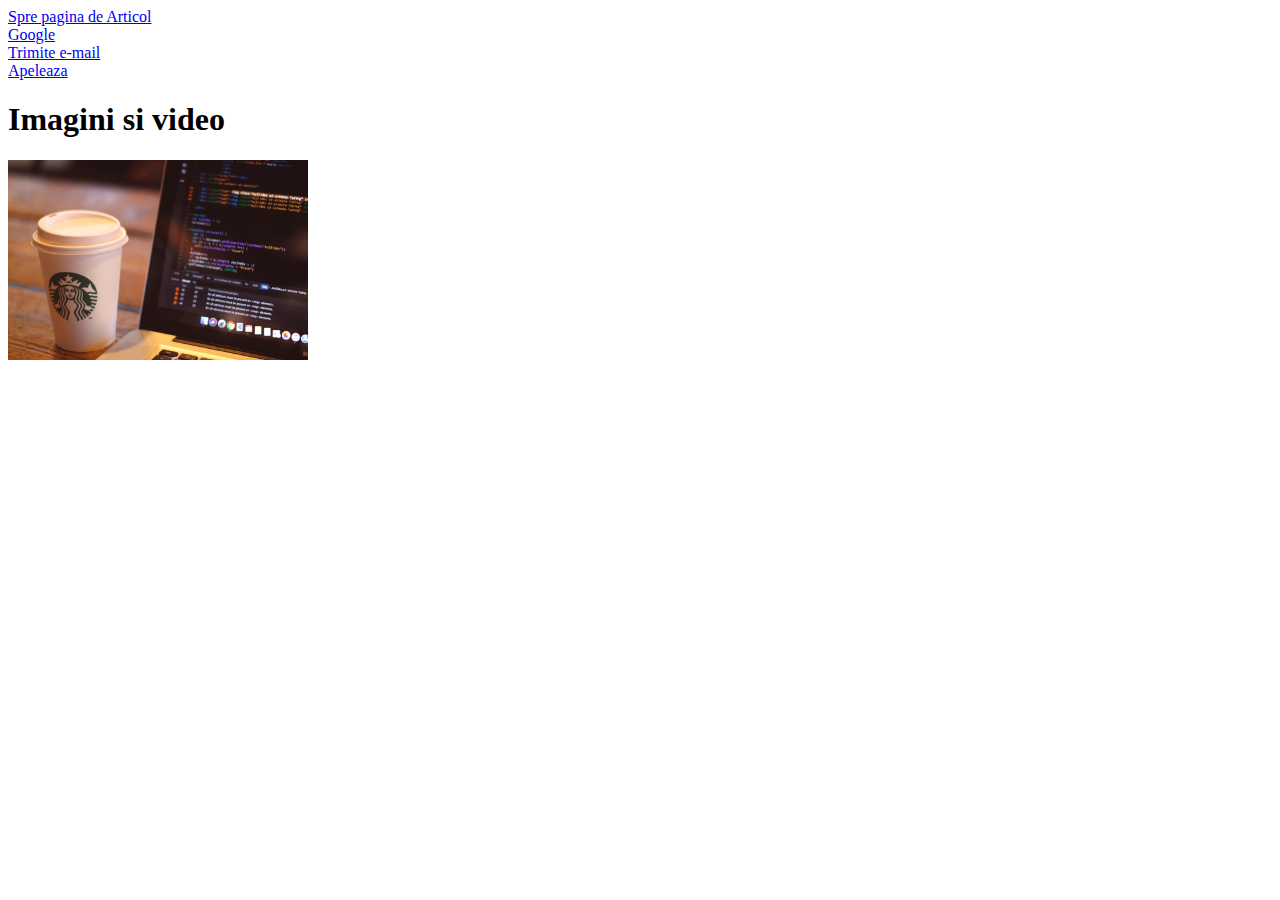
==== index.html @ 2ede529b "Add files via upload" ====
<!DOCTYPE html>
<html lang="en">
  <head>
    <meta charset="UTF-8" />
    <meta http-equiv="X-UA-Compatible" content="IE=edge" />
    <meta name="viewport" content="width=device-width, initial-scale=1.0" />
    <title>Vasile Necula</title>
  </head>
  <body>
    <a href="articol.html">Spre pagina de Articol</a><br />
    <a href="https://www.google.ro/" target="_blan">Google</a><br />
    <a href="mailto:neculav@gmail.com">Trimite e-mail</a><br />
    <a href="tel:0745 000 000">Apeleaza</a><br />

    <h1>Imagini si video</h1>
    <a href="https://unsplash.com/" target="_blank"
      ><img width="300" src="images/foto_test_html.jpg" alt="foto ptr test" />
    </a>
  </body>
</html>
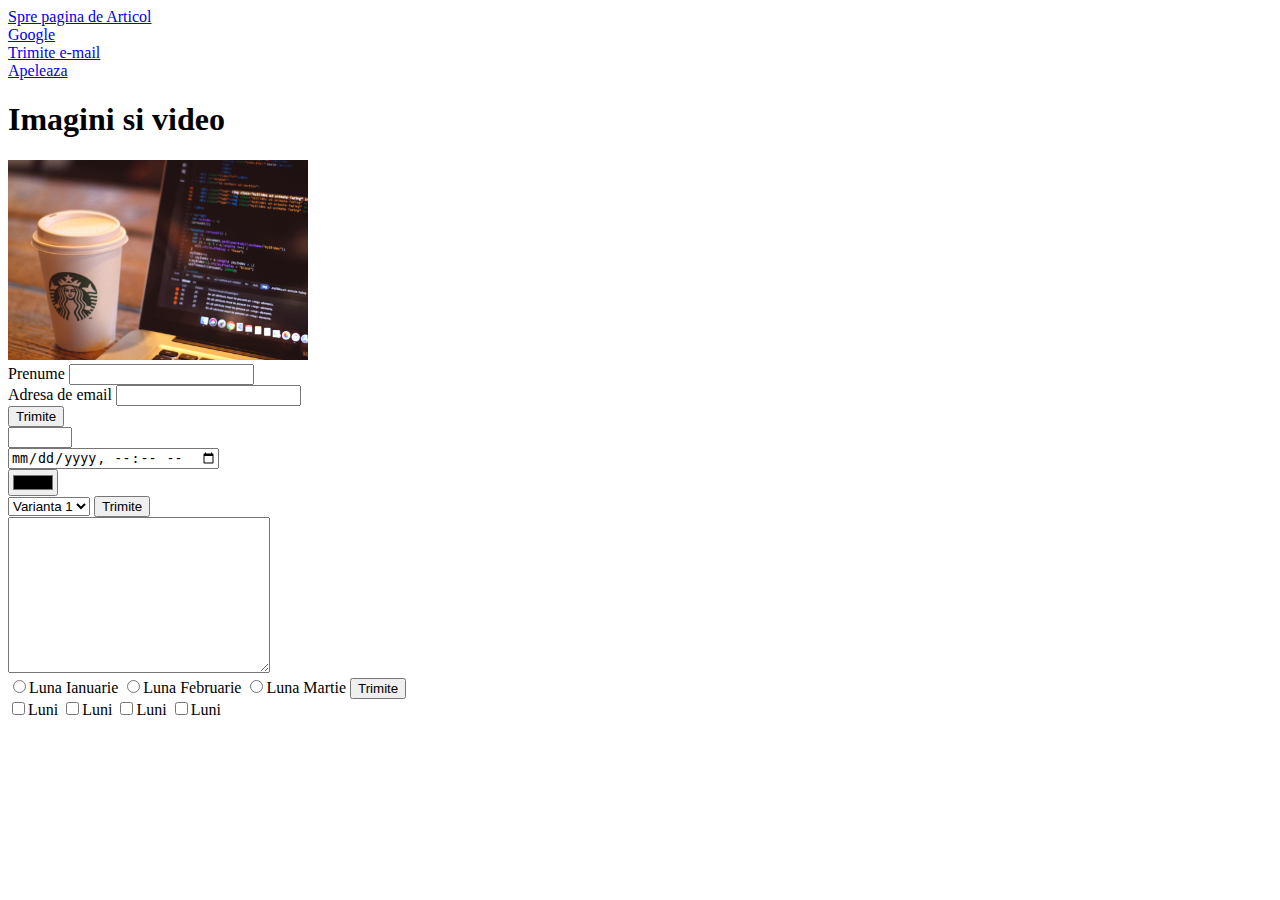
==== commit 2b5e9edd: "asa" ====
--- a/index.html
+++ b/index.html
@@ -16,5 +16,30 @@
     <a href="https://unsplash.com/" target="_blank"
       ><img width="300" src="images/foto_test_html.jpg" alt="foto ptr test" />
     </a>
+    <form>
+      <label for="firstname">Prenume</label>
+      <input type="text" id="firstname" name="firstname" /><br />
+      <label for="email">Adresa de email</label>
+      <input type="email" id="email" name="email" /><br />
+      <button type="submit">Trimite</button><br />
+      <input type="number" min="1" max="100" step="3" /><br />
+      <input type="datetime-local" /><br />
+      <input type="color" /><br />
+      <select id="variante" name="variante">
+        <option value="varianta1">Varianta 1</option>
+        <option value="varianta2">Varianta 2</option>
+        <option value="varianta3">Varianta 3</option>
+      </select>
+      <button type="submit">Trimite</button><br />
+      <textarea name="" id="" cols="30" rows="10"></textarea><br />
+      <input type="radio" name="luna" value="ianuarie" />Luna Ianuarie
+      <input type="radio" name="luna" value="februarie" />Luna Februarie
+      <input type="radio" name="luna" value="martie" />Luna Martie
+      <button type="submit">Trimite</button><br />
+      <input type="checkbox" name="zi_luni" value="luni" />Luni
+      <input type="checkbox" name="zi_luni" value="luni" />Luni
+      <input type="checkbox" name="zi_luni" value="luni" />Luni
+      <input type="checkbox" name="zi_luni" value="luni" />Luni
+    </form>
   </body>
 </html>
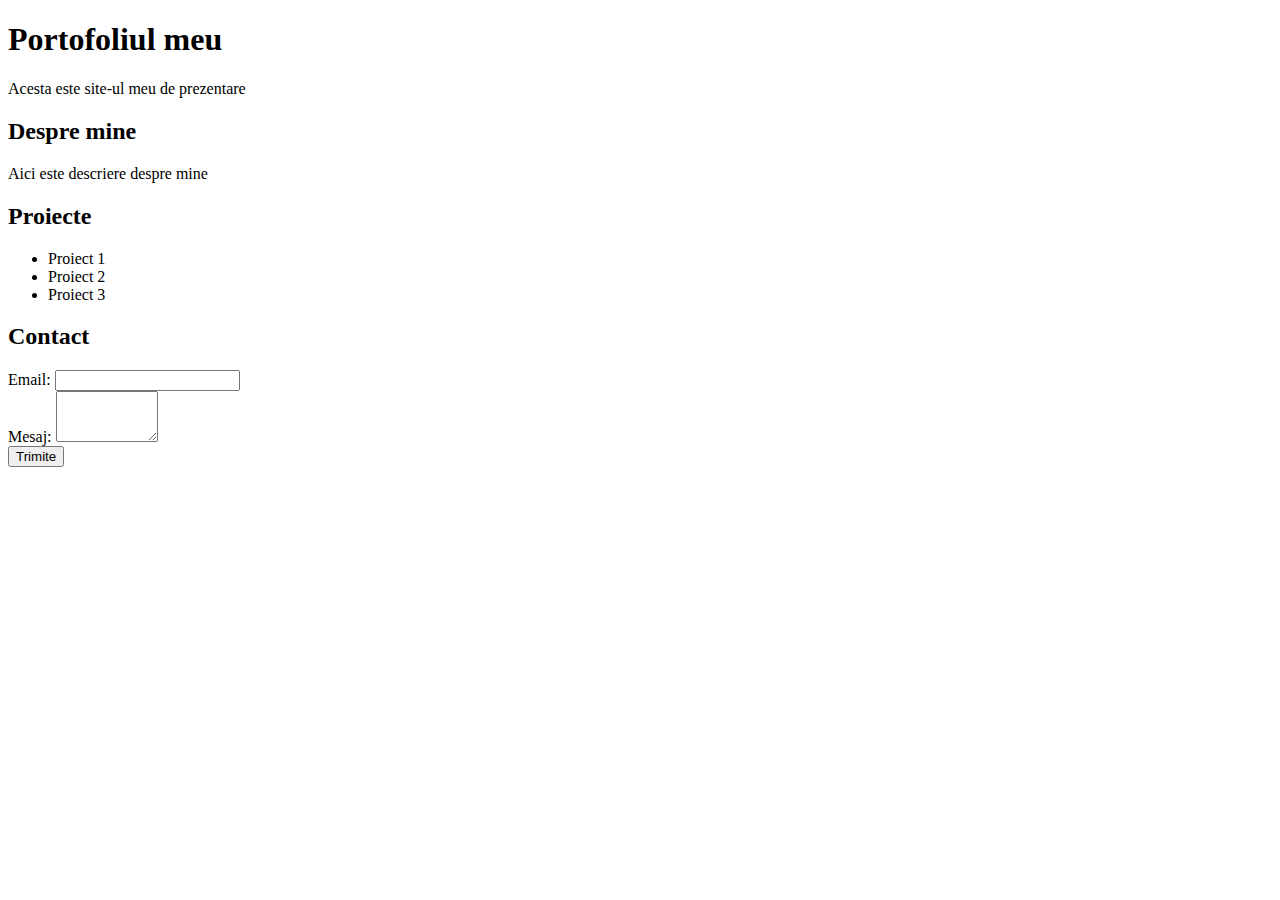
==== commit 777405a9: "modificari" ====
--- a/index.html
+++ b/index.html
@@ -4,42 +4,37 @@
     <meta charset="UTF-8" />
     <meta http-equiv="X-UA-Compatible" content="IE=edge" />
     <meta name="viewport" content="width=device-width, initial-scale=1.0" />
+    <meta name="keywords" content="portofoliu, programare, frontend" />
+    <meta name="description" content="Acesta este un site de portofoliu" />
+    <meta name="author" content="Vasile Necula" />
+    <meta name="robots" content="index,follow" />
+
     <title>Vasile Necula</title>
+
+    <link rel="stylesheet" href="style.css" />
   </head>
   <body>
-    <a href="articol.html">Spre pagina de Articol</a><br />
-    <a href="https://www.google.ro/" target="_blan">Google</a><br />
-    <a href="mailto:neculav@gmail.com">Trimite e-mail</a><br />
-    <a href="tel:0745 000 000">Apeleaza</a><br />
+    <h1 id="mainTitle">Portofoliul meu</h1>
+    <p>Acesta este site-ul meu de prezentare</p>
 
-    <h1>Imagini si video</h1>
-    <a href="https://unsplash.com/" target="_blank"
-      ><img width="300" src="images/foto_test_html.jpg" alt="foto ptr test" />
-    </a>
-    <form>
-      <label for="firstname">Prenume</label>
-      <input type="text" id="firstname" name="firstname" /><br />
-      <label for="email">Adresa de email</label>
-      <input type="email" id="email" name="email" /><br />
-      <button type="submit">Trimite</button><br />
-      <input type="number" min="1" max="100" step="3" /><br />
-      <input type="datetime-local" /><br />
-      <input type="color" /><br />
-      <select id="variante" name="variante">
-        <option value="varianta1">Varianta 1</option>
-        <option value="varianta2">Varianta 2</option>
-        <option value="varianta3">Varianta 3</option>
-      </select>
-      <button type="submit">Trimite</button><br />
-      <textarea name="" id="" cols="30" rows="10"></textarea><br />
-      <input type="radio" name="luna" value="ianuarie" />Luna Ianuarie
-      <input type="radio" name="luna" value="februarie" />Luna Februarie
-      <input type="radio" name="luna" value="martie" />Luna Martie
-      <button type="submit">Trimite</button><br />
-      <input type="checkbox" name="zi_luni" value="luni" />Luni
-      <input type="checkbox" name="zi_luni" value="luni" />Luni
-      <input type="checkbox" name="zi_luni" value="luni" />Luni
-      <input type="checkbox" name="zi_luni" value="luni" />Luni
-    </form>
+    <section>
+      <h2 class="title-about-me">Despre mine</h2>
+      <p>Aici este descriere despre mine</p>
+    </section>
+    <section class="projects">
+      <h2>Proiecte</h2>
+      <ul>
+        <li>Proiect 1</li>
+        <li class="active">Proiect 2</li>
+        <li>Proiect 3</li>
+      </ul>
+    </section>
+    <section>
+      <h2>Contact</h2>
+
+      Email: <input type="text" /><br />
+      Mesaj: <textarea rows="3" cols="10"></textarea><br />
+      <button>Trimite</button>
+    </section>
   </body>
 </html>
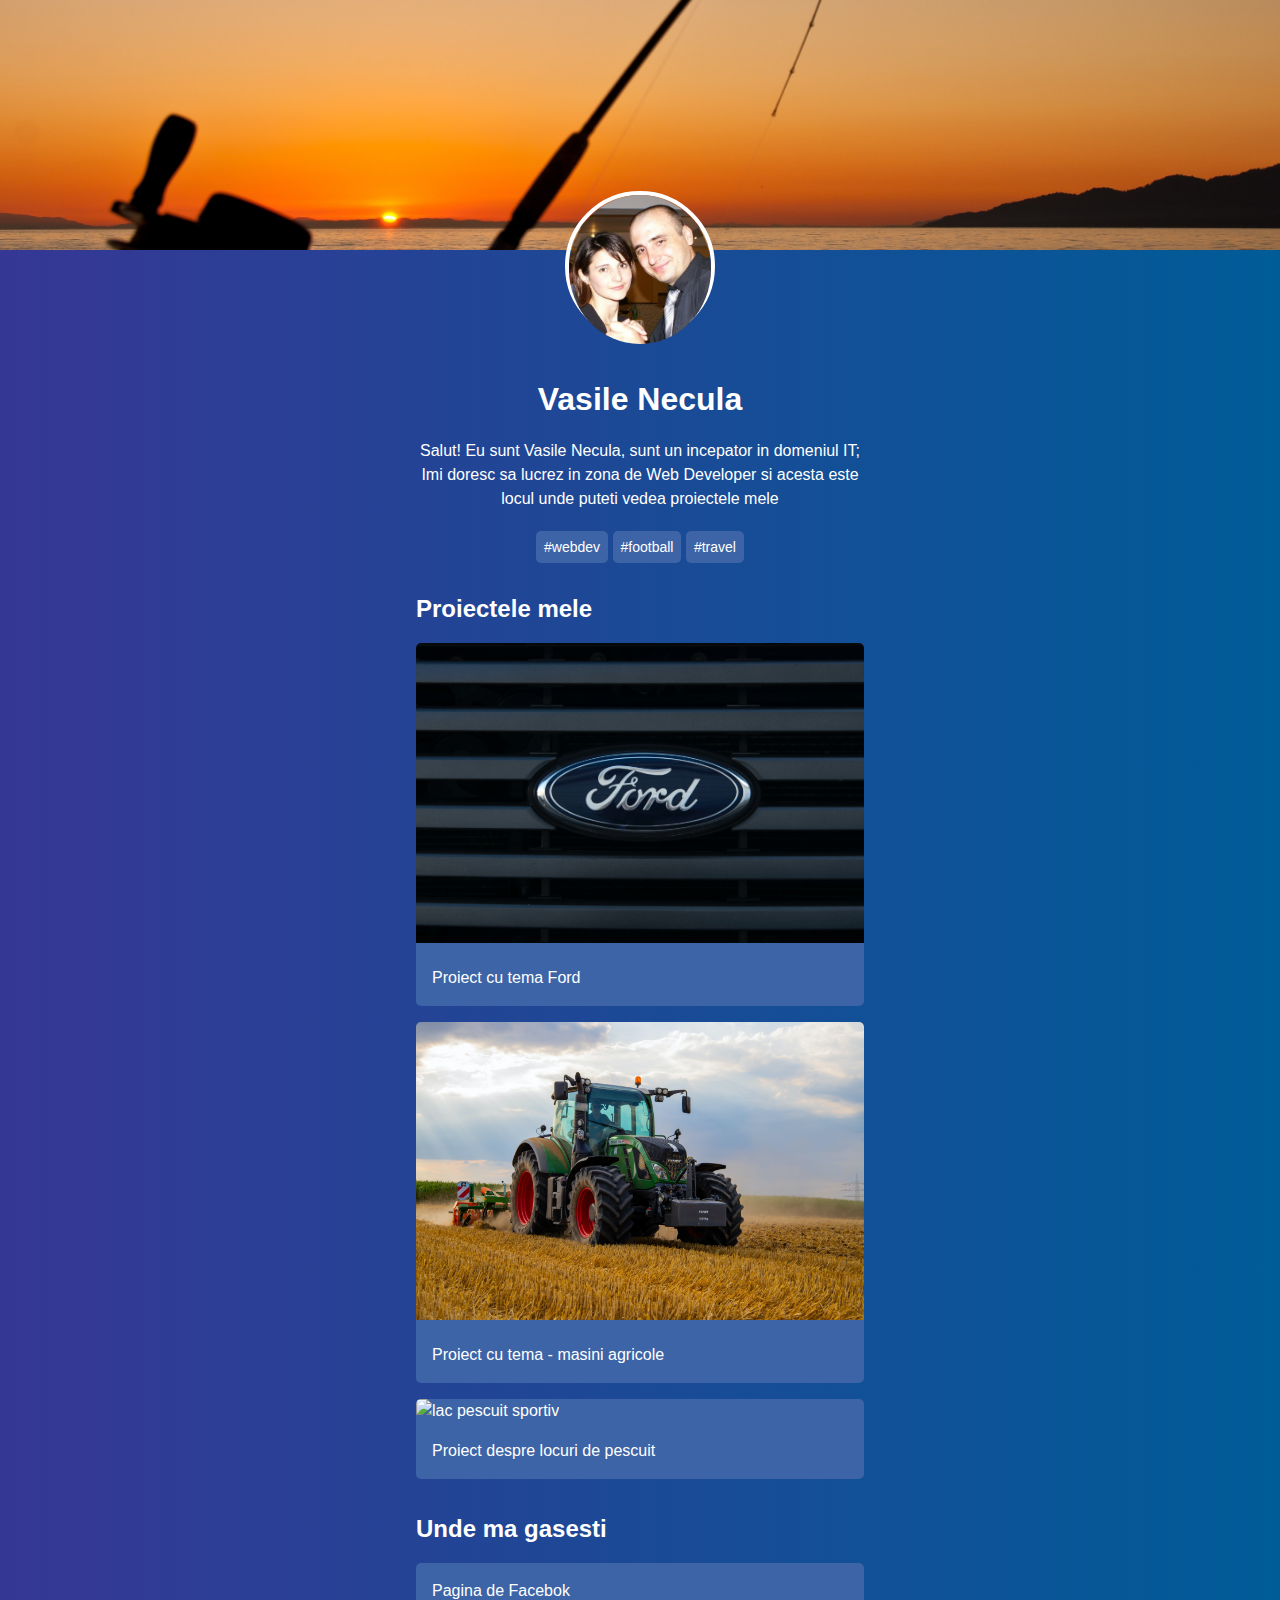
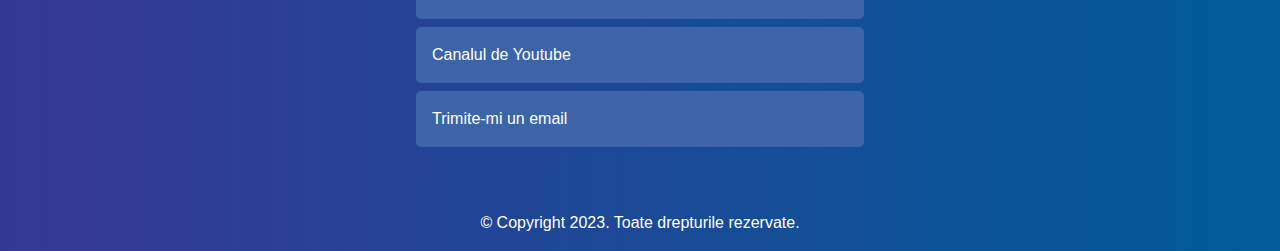
==== commit aae6f1c4: "modif" ====
--- a/index.html
+++ b/index.html
@@ -14,27 +14,94 @@
     <link rel="stylesheet" href="style.css" />
   </head>
   <body>
-    <h1 id="mainTitle">Portofoliul meu</h1>
-    <p>Acesta este site-ul meu de prezentare</p>
+    <header></header>
+    <main>
+      <div class="page-container">
+        <!-- Start profile section -->
 
-    <section>
-      <h2 class="title-about-me">Despre mine</h2>
-      <p>Aici este descriere despre mine</p>
-    </section>
-    <section class="projects">
-      <h2>Proiecte</h2>
-      <ul>
-        <li>Proiect 1</li>
-        <li class="active">Proiect 2</li>
-        <li>Proiect 3</li>
-      </ul>
-    </section>
-    <section>
-      <h2>Contact</h2>
+        <section class="profile">
+          <div class="profile-image">
+            <img
+              src="./images/byby+vas_modificat.jpg"
+              alt="imagine de profil vasile necula"
+            />
+          </div>
+          <div class="profile-details">
+            <h1>Vasile Necula</h1>
+            <p>
+              Salut! Eu sunt Vasile Necula, sunt un incepator in domeniul IT;
+              Imi doresc sa lucrez in zona de Web Developer si acesta este locul
+              unde puteti vedea proiectele mele
+            </p>
+          </div>
+          <div class="tags">
+            <span>#webdev</span>
+            <span>#football</span>
+            <span>#travel</span>
+          </div>
+        </section>
+        <!-- End profile section -->
 
-      Email: <input type="text" /><br />
-      Mesaj: <textarea rows="3" cols="10"></textarea><br />
-      <button>Trimite</button>
-    </section>
+        <!-- Start projects section -->
+
+        <section class="projects">
+          <h2 class="section-title">Proiectele mele</h2>
+          <div class="projects-container">
+            <div class="project">
+              <div class="project-details">
+                <p>Acesta este un site de prezentare Ford</p>
+                <a href="#" target="_blank" class="btn-outline">
+                  Vezi proiectul
+                </a>
+              </div>
+              <img src="./images/ford_sigla.jpg" alt="sigla ford" />
+              <p class="project-title">Proiect cu tema Ford</p>
+            </div>
+
+            <div class="project">
+              <div class="project-details">
+                <p>Acesta este un site de prezentare masini agricole</p>
+                <a href="#" target="_blank" class="btn-outline">
+                  Vezi proiectul
+                </a>
+              </div>
+              <img src="./images/tractor.jpg" alt="un tractor oarecare" />
+              <p class="project-title">Proiect cu tema - masini agricole</p>
+            </div>
+            <div class="project">
+              <div class="project-details">
+                <p>Acesta este un site de prezentare locuri de pescuit</p>
+                <a href="#" target="_blank" class="btn-outline">
+                  Vezi proiectul
+                </a>
+              </div>
+              <img src="./images/pescuit_lac.jpg" alt="lac pescuit sportiv" />
+              <p class="project-title">Proiect despre locuri de pescuit</p>
+            </div>
+          </div>
+        </section>
+        <!-- End projects section -->
+
+        <!-- Start contact section -->
+        <section class="contact">
+          <h2 class="section-title">Unde ma gasesti</h2>
+          <ul class="profile-links">
+            <li>
+              <a href="#" target="_blank"> Pagina de Facebok </a>
+            </li>
+            <li>
+              <a href="#" target="_blank"> Canalul de Youtube </a>
+            </li>
+            <li>
+              <a href="mailto:necula_vasile@yahoo.com" target="_blank">
+                Trimite-mi un email
+              </a>
+            </li>
+          </ul>
+        </section>
+        <!-- End contact section -->
+      </div>
+    </main>
+    <footer>&copy; Copyright 2023. Toate drepturile rezervate.</footer>
   </body>
 </html>
--- a/style.css
+++ b/style.css
@@ -0,0 +1,163 @@
+* {
+    margin: 0;
+    padding: 0;
+    box-sizing: border-box;
+}
+
+body {
+    font-family: sans-serif;
+    line-height: 1.5;
+    color:#fff;
+    background: linear-gradient(to right, #363795, #005c97);
+}
+
+/* General styles */
+
+.page-container {
+    width: 480px;
+    max-width: 100%;
+    padding: 16px;
+    margin: 0 auto;
+}
+
+section {
+    margin-bottom: 32px;
+}
+
+section .section-title {
+    font-size: 24px;
+    margin-bottom: 16px;
+}
+
+/* Header styles */
+
+header {
+    background-image: url(./images/undita_pescuit.jpg);
+    height: 250px;
+    background-position: center center;
+    background-size: cover;
+}
+
+/* Profile styles */
+
+.profile {
+    text-align: center;
+    margin-top: -75px;
+}
+
+.profile-image {
+    width: 150px;
+    height: 150px;
+    border: solid 4px #fff;
+    border-radius: 50%;
+    display: inline-block;
+}
+
+.profile-image img {
+    max-width: 100%;
+    border-radius: 50%;
+}
+
+.profile-details {
+    font-size: 16px;
+    margin: 24px 0;
+}
+
+.profile-details h1 {
+    font-size: 32px;
+    margin-bottom: 16px;
+}
+
+.tags span {
+    font-size: 14px;
+    background-color: #3d64a6;
+    padding: 8px;
+    border-radius: 5px;
+}
+
+/* Project styles */
+
+.project {
+    font-size: 16px;
+    background-color: #3d64a6;
+    border-radius: 5px;
+    margin-bottom: 16px;
+    position: relative;
+    overflow: hidden;
+}
+
+.project img {
+    max-width: 100%;
+}
+
+.project .project-title {
+    padding: 16px;
+
+}
+
+.project-details {
+    display: none;
+    background-color: #3d64a6;
+    position: absolute;
+    top: 0;
+    right: 0;
+    bottom: 0;
+    left: 0;
+    padding: 16px;
+}
+
+.project-details .btn-outline {
+    text-align: center;
+    text-decoration: none;
+    color: white;
+    padding: 8px;
+    border: solid 2px white;
+    border-radius: 5px;
+    position: absolute;
+    left: 16px;
+    right: 16px;
+    bottom: 16px;
+
+}
+
+.project-details .btn-outline:hover {
+    color: #3d64a6;
+    background-color: #fff;
+}
+
+.project:hover .project-details {
+    display: block;
+}
+
+/* Profile links styles */
+
+.profile-links {
+    list-style: none;
+}
+
+.profile-links li a {
+    font-size: 16px;
+    text-decoration: none;
+    color: #fff;
+    background-color: #3d64a6;
+    padding: 16px;
+    display: block;
+    margin: 8px 0;
+    border-radius: 5px;
+}
+
+.profile-links li a:hover {
+    background-color: #2b579e;
+}
+
+/* Footer styles */
+
+footer {
+    font-size: 16px;
+    text-align: center;
+    padding: 16px 0;
+}
+
+/* Media Query */
+
+@media screen and (min-width: 768px)
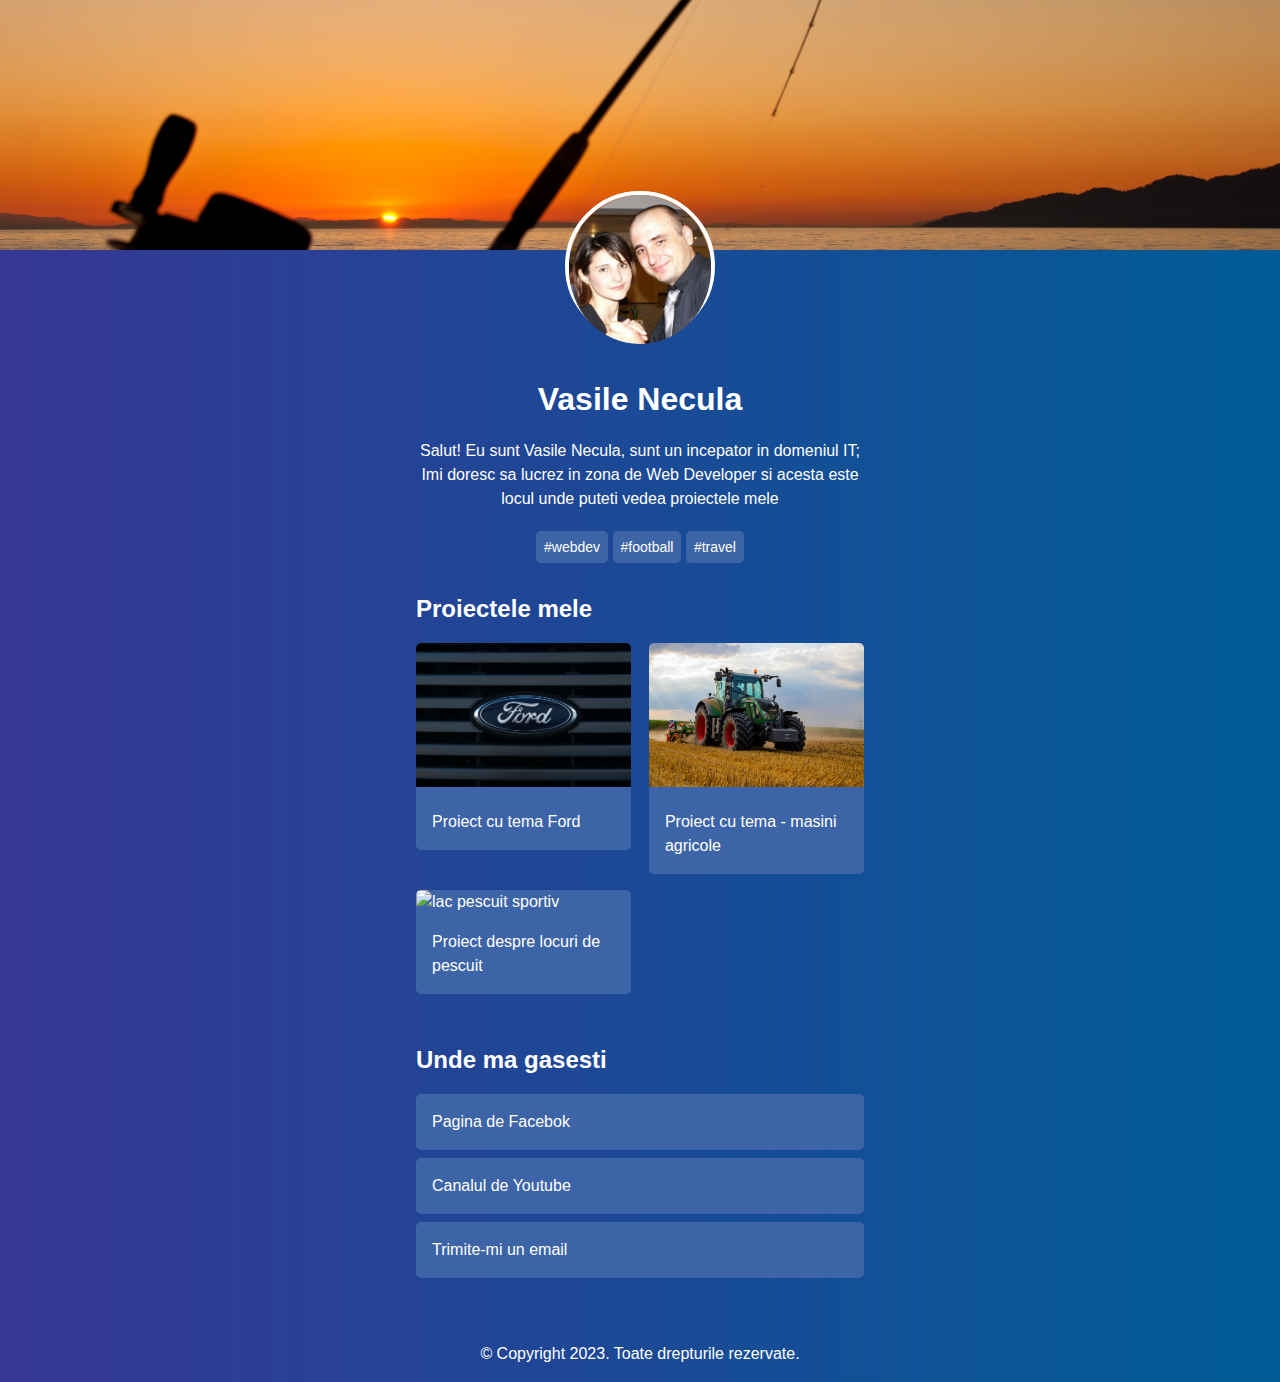
==== commit df7713f1: "adaugare meta" ====
--- a/index.html
+++ b/index.html
@@ -4,11 +4,19 @@
     <meta charset="UTF-8" />
     <meta http-equiv="X-UA-Compatible" content="IE=edge" />
     <meta name="viewport" content="width=device-width, initial-scale=1.0" />
-    <meta name="keywords" content="portofoliu, programare, frontend" />
+    <meta
+      name="keywords"
+      content="vasile necula, website, portofoliu, programare, frontend"
+    />
     <meta name="description" content="Acesta este un site de portofoliu" />
     <meta name="author" content="Vasile Necula" />
     <meta name="robots" content="index,follow" />
-
+    <meta
+      name="description"
+      content="Salut! Eu sunt Vasile Necula, sunt un incepator in domeniul IT;
+              Imi doresc sa lucrez in zona de Web Developer si acesta este locul
+              unde puteti vedea proiectele mele"
+    />
     <title>Vasile Necula</title>
 
     <link rel="stylesheet" href="style.css" />
--- a/style.css
+++ b/style.css
@@ -25,7 +25,7 @@
 }
 
 section .section-title {
-    font-size: 24px;
+    font-size: 1.5rem;
     margin-bottom: 16px;
 }
 
@@ -59,17 +59,17 @@
 }
 
 .profile-details {
-    font-size: 16px;
+    font-size: 1rem;
     margin: 24px 0;
 }
 
 .profile-details h1 {
-    font-size: 32px;
+    font-size: 2rem;
     margin-bottom: 16px;
 }
 
 .tags span {
-    font-size: 14px;
+    font-size: 0.875rem;
     background-color: #3d64a6;
     padding: 8px;
     border-radius: 5px;
@@ -78,7 +78,7 @@
 /* Project styles */
 
 .project {
-    font-size: 16px;
+    font-size: 1rem;
     background-color: #3d64a6;
     border-radius: 5px;
     margin-bottom: 16px;
@@ -136,7 +136,7 @@
 }
 
 .profile-links li a {
-    font-size: 16px;
+    font-size: 1rem;
     text-decoration: none;
     color: #fff;
     background-color: #3d64a6;
@@ -153,11 +153,26 @@
 /* Footer styles */
 
 footer {
-    font-size: 16px;
+    font-size: 1rem;
     text-align: center;
     padding: 16px 0;
 }
 
 /* Media Query */
 
-@media screen and (min-width: 768px)
+@media screen and (min-width: 768px) {
+
+    .projects {
+        overflow: hidden;
+    }
+
+    .project {
+        width: 48%;
+    }
+
+    .project:nth-child(2n + 1) {
+        float: left;
+        margin-right: 4%;
+    }
+}
+
